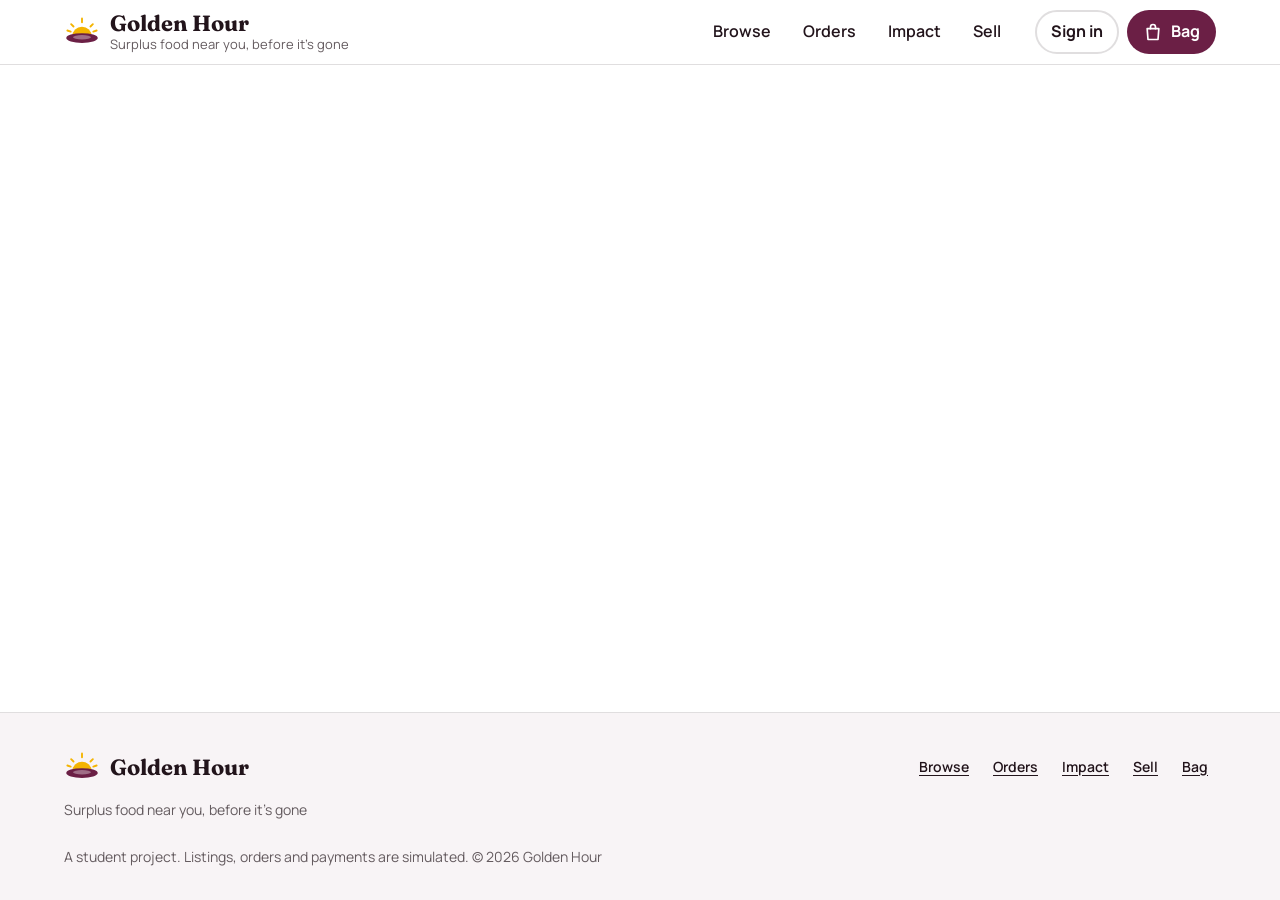
==== cart.html @ 59e6d36b "Add shared foundation, page skeletons, contract and readme" ====
<!doctype html>
<html lang="en">
<head>
  <meta charset="utf-8">
  <meta name="viewport" content="width=device-width, initial-scale=1">
  <title>Your bag · Golden Hour</title>
  <meta name="description" content="Review your bag and reserve your surplus food for pickup.">
  <meta name="theme-color" content="#6B1F45">
  <link rel="preconnect" href="https://fonts.googleapis.com">
  <link rel="preconnect" href="https://fonts.gstatic.com" crossorigin>
  <link href="https://fonts.googleapis.com/css2?family=Fraunces:opsz,wght@9..144,600;9..144,700&family=Manrope:wght@400;600;700;800&display=swap" rel="stylesheet">
  <link rel="stylesheet" href="shared/style.css">
  <link rel="stylesheet" href="pages/cart.css">
</head>
<body>
  <div id="app-header"></div>

  <main id="main" class="page-cart container">
    <!-- Owner: Member D -->
  </main>

  <div id="app-footer"></div>

  <script src="shared/data.js"></script>
  <script src="shared/store.js"></script>
  <script src="shared/layout.js"></script>
  <script src="pages/cart.js"></script>
</body>
</html>
---- shared/style.css ----
/* =========================================================================
   Golden Hour — shared styles (owner: Member A)
   FROZEN after setup: only Member A edits this file.
   Page-specific CSS goes in pages/<page>.css, scoped under main.page-<name>.
   ========================================================================= */

/* ---------- 1. Design tokens ---------- */
:root {
  color-scheme: light dark;

  /* Brand palette (the only colours we use) */
  --beet: #6B1F45;
  --turmeric: #F4B400;
  --mint: #12946A;
  --tomato: #D6452B;
  --ink: #22141B;
  --white: #FFFFFF;

  /* Roles: light mode */
  --bg: var(--white);
  --surface: var(--white);
  --surface-2: color-mix(in srgb, var(--beet) 5%, var(--white));
  --text: var(--ink);
  --text-muted: color-mix(in srgb, var(--ink) 70%, var(--white));
  --border: color-mix(in srgb, var(--ink) 14%, var(--white));
  --primary: var(--beet);
  --primary-hover: color-mix(in srgb, var(--beet) 82%, var(--ink));
  --primary-soft: color-mix(in srgb, var(--beet) 10%, var(--white));
  --link: var(--beet);
  --on-primary: var(--white);
  --fresh-text: color-mix(in srgb, var(--mint) 78%, var(--ink));
  --fresh-soft: color-mix(in srgb, var(--mint) 14%, var(--white));
  --urgent-text: color-mix(in srgb, var(--tomato) 82%, var(--ink));
  --urgent-strong: color-mix(in srgb, var(--tomato) 85%, var(--ink));
  --urgent-soft: color-mix(in srgb, var(--tomato) 12%, var(--white));
  --highlight-soft: color-mix(in srgb, var(--turmeric) 22%, var(--white));
  --focus-ring: var(--beet);
  --pickup: var(--beet);
  --toast-bg: var(--ink);
  --toast-text: var(--white);
  --overlay: color-mix(in srgb, var(--ink) 55%, transparent);
  --shadow-sm: 0 1px 2px color-mix(in srgb, var(--ink) 8%, transparent);
  --shadow: 0 6px 20px color-mix(in srgb, var(--ink) 10%, transparent);
  --shadow-lg: 0 18px 48px color-mix(in srgb, var(--ink) 22%, transparent);

  /* Fonts and type scale */
  --font-head: 'Fraunces', Georgia, 'Times New Roman', serif;
  --font-body: 'Manrope', system-ui, -apple-system, 'Segoe UI', Roboto, sans-serif;
  --fs-xs: 0.8125rem;   /* 13px */
  --fs-sm: 0.875rem;    /* 14px */
  --fs-base: 1rem;      /* 16px */
  --fs-lg: 1.125rem;    /* 18px */
  --fs-xl: 1.375rem;    /* 22px */
  --fs-2xl: clamp(1.5rem, 1.25rem + 1vw, 2rem);
  --fs-3xl: clamp(1.875rem, 1.4rem + 2vw, 2.75rem);

  /* Spacing (4px base) */
  --space-1: 4px;
  --space-2: 8px;
  --space-3: 12px;
  --space-4: 16px;
  --space-5: 24px;
  --space-6: 32px;
  --space-7: 48px;
  --space-8: 64px;

  /* Shape and motion */
  --radius-sm: 8px;
  --radius: 12px;
  --radius-lg: 18px;
  --radius-pill: 999px;
  --tap: 44px;
  --container: 1200px;
  --header-h: 64px;
  --tabbar-h: 64px;
  --ease: cubic-bezier(0.2, 0.7, 0.2, 1);
}

/* Roles: dark mode */
@media (prefers-color-scheme: dark) {
  :root {
    --bg: var(--ink);
    --surface: color-mix(in srgb, var(--ink) 90%, var(--white));
    --surface-2: color-mix(in srgb, var(--ink) 82%, var(--white));
    --text: color-mix(in srgb, var(--white) 94%, var(--ink));
    --text-muted: color-mix(in srgb, var(--white) 70%, var(--ink));
    --border: color-mix(in srgb, var(--white) 16%, var(--ink));
    --primary: color-mix(in srgb, var(--beet) 88%, var(--white));
    --primary-hover: color-mix(in srgb, var(--beet) 75%, var(--white));
    --primary-soft: color-mix(in srgb, var(--beet) 40%, var(--ink));
    --link: color-mix(in srgb, var(--beet) 30%, var(--white));
    --fresh-text: color-mix(in srgb, var(--mint) 60%, var(--white));
    --fresh-soft: color-mix(in srgb, var(--mint) 22%, var(--ink));
    --urgent-text: color-mix(in srgb, var(--tomato) 62%, var(--white));
    --urgent-soft: color-mix(in srgb, var(--tomato) 22%, var(--ink));
    --highlight-soft: color-mix(in srgb, var(--turmeric) 22%, var(--ink));
    --focus-ring: var(--turmeric);
    --pickup: color-mix(in srgb, var(--beet) 30%, var(--white));
    --toast-bg: var(--white);
    --toast-text: var(--ink);
    --overlay: color-mix(in srgb, #000 65%, transparent);
    --shadow-sm: 0 1px 2px rgb(0 0 0 / 0.4);
    --shadow: 0 6px 20px rgb(0 0 0 / 0.4);
    --shadow-lg: 0 18px 48px rgb(0 0 0 / 0.55);
  }
}

/* ---------- 2. Base ---------- */
*, *::before, *::after { box-sizing: border-box; }

/* The hidden attribute always wins over component display rules */
[hidden] { display: none !important; }

html {
  -webkit-text-size-adjust: 100%;
  text-size-adjust: 100%;
  scroll-behavior: smooth;
}

body {
  margin: 0;
  min-height: 100vh;
  display: flex;
  flex-direction: column;
  background: var(--bg);
  color: var(--text);
  font-family: var(--font-body);
  font-size: var(--fs-base);
  line-height: 1.6;
  -webkit-font-smoothing: antialiased;
}

body > main { flex: 1 0 auto; }

h1, h2, h3, h4 {
  margin: 0 0 0.5em;
  font-family: var(--font-head);
  font-weight: 600;
  line-height: 1.15;
  letter-spacing: -0.01em;
  text-wrap: balance;
}
h1 { font-size: var(--fs-3xl); }
h2 { font-size: var(--fs-2xl); }
h3 { font-size: var(--fs-xl); }
h4 { font-size: var(--fs-lg); }

p { margin: 0 0 1em; }

a { color: var(--link); text-underline-offset: 3px; }
a:hover { text-decoration-thickness: 2px; }

img, svg, video { max-width: 100%; }
img { display: block; height: auto; }

button, input, select, textarea { font: inherit; color: inherit; }

/* Visible keyboard focus everywhere */
:focus-visible {
  outline: 3px solid var(--focus-ring);
  outline-offset: 3px;
}

::selection { background: var(--turmeric); color: var(--ink); }

.container {
  width: 100%;
  max-width: var(--container);
  margin-inline: auto;
  padding-inline: var(--space-4);
}
@media (min-width: 700px) {
  .container { padding-inline: var(--space-5); }
}

.sr-only {
  position: absolute !important;
  width: 1px; height: 1px;
  padding: 0; margin: -1px;
  overflow: hidden; clip: rect(0 0 0 0);
  white-space: nowrap; border: 0;
}

.skip-link {
  position: absolute;
  left: var(--space-4);
  top: -100px;
  z-index: 200;
  padding: var(--space-3) var(--space-4);
  background: var(--primary);
  color: var(--on-primary);
  border-radius: var(--radius);
  font-weight: 700;
}
.skip-link:focus { top: var(--space-2); }

.muted { color: var(--text-muted); }
.nowrap { white-space: nowrap; }
.lead { font-size: var(--fs-lg); color: var(--text-muted); max-width: 60ch; }

/* ---------- 3. Buttons ---------- */
.btn {
  display: inline-flex;
  align-items: center;
  justify-content: center;
  gap: var(--space-2);
  min-height: var(--tap);
  min-width: var(--tap);
  padding: 10px 20px;
  border: 2px solid transparent;
  border-radius: var(--radius-pill);
  background: var(--surface-2);
  color: var(--text);
  font-family: var(--font-body);
  font-size: var(--fs-base);
  font-weight: 700;
  line-height: 1.2;
  text-decoration: none;
  white-space: nowrap;
  cursor: pointer;
  transition: background-color 0.15s var(--ease), border-color 0.15s var(--ease), transform 0.1s var(--ease);
}
.btn:hover { background: var(--border); }
.btn:active { transform: translateY(1px); }
.btn svg { width: 20px; height: 20px; flex: none; }

.btn-primary { background: var(--primary); color: var(--on-primary); }
.btn-primary:hover { background: var(--primary-hover); }

.btn-ghost { background: transparent; border-color: var(--border); color: var(--text); }
.btn-ghost:hover { background: var(--surface-2); border-color: var(--text-muted); }

.btn-danger { background: var(--urgent-strong); color: var(--white); }
.btn-danger:hover { background: color-mix(in srgb, var(--tomato) 70%, var(--ink)); }

.btn-block { width: 100%; }

.btn:disabled,
.btn[aria-disabled="true"] {
  opacity: 0.5;
  cursor: not-allowed;
  transform: none;
}
.btn-primary:disabled:hover { background: var(--primary); }

/* ---------- 4. Chips (filters, toggles) ---------- */
.chip {
  display: inline-flex;
  align-items: center;
  gap: var(--space-2);
  min-height: var(--tap);
  padding: 8px 16px;
  border: 1.5px solid var(--border);
  border-radius: var(--radius-pill);
  background: var(--surface);
  color: var(--text);
  font-size: var(--fs-sm);
  font-weight: 600;
  white-space: nowrap;
  cursor: pointer;
  transition: background-color 0.15s var(--ease), border-color 0.15s var(--ease);
}
.chip:hover { border-color: var(--text-muted); }
/* Selected state: use aria-pressed="true" on buttons, or the class .is-selected */
.chip[aria-pressed="true"],
.chip.is-selected,
.chip:has(input:checked) {
  background: var(--primary);
  border-color: var(--primary);
  color: var(--on-primary);
}
.chip input { position: absolute; opacity: 0; pointer-events: none; }
.chip:has(input:focus-visible) { outline: 3px solid var(--focus-ring); outline-offset: 3px; }

/* ---------- 5. Forms ---------- */
.field { margin-bottom: var(--space-4); }

.label {
  display: block;
  margin-bottom: 6px;
  font-size: var(--fs-sm);
  font-weight: 700;
}

.input {
  display: block;
  width: 100%;
  min-height: 48px;
  padding: 12px 14px;
  border: 1.5px solid var(--border);
  border-radius: var(--radius);
  background: var(--surface);
  color: var(--text);
  font-size: var(--fs-base);
  line-height: 1.4;
  transition: border-color 0.15s var(--ease);
}
.input:hover { border-color: var(--text-muted); }
.input:focus-visible { outline-offset: 0; border-color: var(--focus-ring); }
.input::placeholder { color: var(--text-muted); opacity: 0.8; }
.input[aria-invalid="true"] { border-color: var(--urgent-text); }
textarea.input { min-height: 104px; resize: vertical; }
select.input { cursor: pointer; }

.field-hint { margin: 6px 0 0; font-size: var(--fs-sm); color: var(--text-muted); }
.field-error { margin: 6px 0 0; font-size: var(--fs-sm); font-weight: 600; color: var(--urgent-text); }

/* ---------- 6. Card ---------- */
.card {
  background: var(--surface);
  border: 1px solid var(--border);
  border-radius: var(--radius-lg);
  padding: var(--space-4);
  box-shadow: var(--shadow-sm);
}
@media (min-width: 700px) {
  .card { padding: var(--space-5); }
}

/* ---------- 7. Badges ---------- */
.badge {
  display: inline-flex;
  align-items: center;
  gap: 4px;
  padding: 2px 10px;
  border-radius: var(--radius-pill);
  background: var(--surface-2);
  color: var(--text);
  font-size: 0.75rem;
  font-weight: 700;
  line-height: 1.6;
  white-space: nowrap;
}
.badge-primary   { background: var(--primary-soft); color: var(--link); }
.badge-fresh     { background: var(--fresh-soft); color: var(--fresh-text); }
.badge-urgent    { background: var(--urgent-soft); color: var(--urgent-text); }
.badge-highlight { background: var(--turmeric); color: var(--ink); }
.badge-ok        { background: var(--highlight-soft); color: var(--text); }

/* ---------- 8. Veg / non-veg mark (Indian food symbol) ---------- */
/* <span class="veg-dot" role="img" aria-label="Vegetarian"></span>
   <span class="veg-dot nonveg" role="img" aria-label="Non-vegetarian"></span> */
.veg-dot {
  --veg: var(--mint);
  position: relative;
  display: inline-block;
  flex: none;
  width: 16px;
  height: 16px;
  border: 2px solid var(--veg);
  border-radius: 3px;
  background: var(--white);
  vertical-align: -2px;
}
.veg-dot::after {
  content: "";
  position: absolute;
  inset: 0;
  margin: auto;
  width: 6px;
  height: 6px;
  border-radius: 50%;
  background: var(--veg);
}
.veg-dot.nonveg { --veg: var(--tomato); }

/* ---------- 9. Drawer and modal (use on a <dialog>, opened with showModal()) ---------- */
.drawer,
.modal {
  border: 0;
  padding: var(--space-5);
  background: var(--surface);
  color: var(--text);
  box-shadow: var(--shadow-lg);
}
.drawer::backdrop,
.modal::backdrop { background: var(--overlay); }

.drawer {
  position: fixed;
  inset: 0 0 0 auto;
  margin: 0;
  width: min(420px, 100%);
  max-width: 100%;
  height: 100%;
  max-height: 100%;
  overflow-y: auto;
  border-radius: var(--radius-lg) 0 0 var(--radius-lg);
}
.drawer[open] { animation: gh-slide-in 0.25s var(--ease); }

.modal {
  width: min(480px, calc(100% - 2 * var(--space-4)));
  max-height: calc(100% - 2 * var(--space-4));
  overflow-y: auto;
  border-radius: var(--radius-lg);
}
.modal[open] { animation: gh-pop-in 0.2s var(--ease); }

.modal-actions,
.drawer-actions {
  display: flex;
  flex-wrap: wrap;
  justify-content: flex-end;
  gap: var(--space-3);
  margin-top: var(--space-5);
}

/* ---------- 10. Toasts (created by UI.toast) ---------- */
.toast-region {
  position: fixed;
  left: 50%;
  bottom: var(--space-5);
  z-index: 300;
  display: grid;
  gap: var(--space-2);
  width: min(420px, calc(100% - 2 * var(--space-4)));
  transform: translateX(-50%);
  pointer-events: none;
}
.toast {
  padding: 12px 16px;
  border-radius: var(--radius);
  background: var(--toast-bg);
  color: var(--toast-text);
  box-shadow: var(--shadow-lg);
  font-weight: 600;
  animation: gh-toast-in 0.2s var(--ease);
}
.toast.is-leaving { opacity: 0; transition: opacity 0.3s; }

/* ---------- 11. Freshness bar (made -> good till) ---------- */
.freshbar { width: 100%; }
/* Track: soft freshness gradient (fresh -> eat soon) */
.freshbar-track {
  position: relative;
  height: 10px;
  border-radius: var(--radius-pill);
  background: var(--surface-2);
}
.freshbar-track::before {
  content: "";
  position: absolute;
  inset: 0;
  border-radius: inherit;
  background: linear-gradient(90deg, var(--mint), var(--turmeric) 65%, var(--tomato));
  opacity: 0.35;
}
/* Pickup window: solid highlighted segment */
.freshbar-window {
  position: absolute;
  top: 0;
  bottom: 0;
  min-width: 4px;
  border-radius: 3px;
  background: var(--pickup);
}
/* "Now": one vertical needle */
.freshbar-now {
  position: absolute;
  top: -5px;
  bottom: -5px;
  width: 4px;
  margin-left: -2px;
  border-radius: 2px;
  background: var(--text);
  box-shadow: 0 0 0 2px var(--surface);
  transition: left 1s linear;
}
.freshbar-labels {
  display: grid;
  grid-template-columns: auto auto;
  justify-content: space-between;
  gap: var(--space-3);
  margin-top: 8px;
  font-size: 0.75rem;
  line-height: 1.35;
  color: var(--text-muted);
}
.freshbar-labels > :last-child { text-align: right; }
/* Key above the bar: swatch + pickup window times */
.freshbar-key {
  margin-bottom: 8px;
  font-size: 0.75rem;
  font-weight: 700;
  color: var(--text);
}
.freshbar-key::before {
  content: "";
  display: inline-block;
  width: 12px;
  height: 8px;
  margin-right: 4px;
  border-radius: 2px;
  background: var(--pickup);
}

/* Live countdowns: <span data-countdown="<timestamp>"></span> */
[data-countdown] { font-variant-numeric: tabular-nums; font-weight: 700; }
[data-countdown].is-urgent { color: var(--urgent-text); }
[data-countdown].is-over { color: var(--text-muted); }

/* ---------- 12. States: empty, notice, loading ---------- */
.empty-state {
  display: grid;
  justify-items: center;
  gap: var(--space-3);
  padding: var(--space-7) var(--space-4);
  text-align: center;
}
.empty-state svg { width: 120px; height: auto; }
.empty-state p { max-width: 42ch; margin: 0; color: var(--text-muted); }

.notice {
  padding: var(--space-3) var(--space-4);
  border-left: 4px solid var(--text-muted);
  border-radius: var(--radius);
  background: var(--surface-2);
}
.notice-success { border-color: var(--mint); background: var(--fresh-soft); }
.notice-error   { border-color: var(--tomato); background: var(--urgent-soft); }
.notice-info    { border-color: var(--turmeric); background: var(--highlight-soft); }

.skeleton {
  border-radius: var(--radius);
  background: linear-gradient(90deg, var(--surface-2) 25%, var(--border) 50%, var(--surface-2) 75%);
  background-size: 200% 100%;
  animation: gh-shimmer 1.2s linear infinite;
}

/* ---------- 13. Header ---------- */
.site-header {
  position: sticky;
  top: 0;
  z-index: 50;
  background: color-mix(in srgb, var(--bg) 92%, transparent);
  backdrop-filter: blur(10px);
  -webkit-backdrop-filter: blur(10px);
  border-bottom: 1px solid var(--border);
}
.header-inner {
  display: flex;
  align-items: center;
  gap: var(--space-3);
  min-height: var(--header-h);
}

.brand {
  display: inline-flex;
  align-items: center;
  gap: 10px;
  min-height: var(--tap);
  min-width: 0;
  color: var(--text);
  text-decoration: none;
}
.brand-text { display: flex; flex-direction: column; min-width: 0; }
.brand-name {
  font-family: var(--font-head);
  font-size: var(--fs-lg);
  font-weight: 700;
  line-height: 1.1;
  white-space: nowrap;
}
.brand-tagline {
  display: none;
  font-size: var(--fs-xs);
  color: var(--text-muted);
  line-height: 1.3;
}
.logo { width: 36px; height: 36px; flex: none; }
.logo-sun { fill: var(--turmeric); }
.logo-rays { stroke: var(--turmeric); stroke-width: 2.5; stroke-linecap: round; fill: none; }
.logo-plate { fill: var(--beet); }
.logo-plate-inner { fill: color-mix(in srgb, var(--beet) 65%, var(--white)); }
@media (prefers-color-scheme: dark) {
  .logo-plate { fill: color-mix(in srgb, var(--beet) 70%, var(--white)); }
  .logo-plate-inner { fill: color-mix(in srgb, var(--beet) 35%, var(--white)); }
}

.main-nav { display: none; }
.nav-link {
  display: inline-flex;
  align-items: center;
  min-height: var(--tap);
  padding: 0 14px;
  border-radius: var(--radius-pill);
  color: var(--text);
  font-weight: 600;
  text-decoration: none;
}
.nav-link:hover { background: var(--surface-2); }
.nav-link[aria-current="page"] { background: var(--primary-soft); color: var(--link); }

.header-actions {
  display: flex;
  align-items: center;
  gap: var(--space-2);
  margin-left: auto;
  flex: none;
}
.header-actions .btn { padding: 8px 14px; }
.bag-count {
  display: inline-grid;
  place-items: center;
  min-width: 22px;
  height: 22px;
  padding: 0 6px;
  border-radius: var(--radius-pill);
  background: var(--turmeric);
  color: var(--ink);
  font-size: 0.75rem;
  font-weight: 800;
  line-height: 1;
}
.bag-label { display: none; }

@media (max-width: 399.98px) {
  .brand { gap: 6px; }
  .logo { width: 30px; height: 30px; }
  .header-actions { gap: 6px; }
  .header-actions .btn { padding: 8px 12px; }
}
@media (min-width: 480px) {
  .bag-label { display: inline; }
}
@media (min-width: 700px) {
  .main-nav { display: flex; gap: var(--space-1); margin-left: auto; }
  .header-actions { margin-left: var(--space-2); }
  .brand-name { font-size: var(--fs-xl); }
}
@media (min-width: 1040px) {
  .brand-tagline { display: block; }
}

/* ---------- 14. Footer ---------- */
.site-footer {
  margin-top: var(--space-8);
  padding: var(--space-6) 0;
  border-top: 1px solid var(--border);
  background: var(--surface-2);
  color: var(--text-muted);
  font-size: var(--fs-sm);
}
.footer-inner { display: grid; gap: var(--space-5); }
.footer-tagline { margin: var(--space-2) 0 0; }
.footer-links {
  display: flex;
  flex-wrap: wrap;
  gap: 0 var(--space-2);
  margin: 0;
  padding: 0;
  list-style: none;
}
.footer-links a {
  display: inline-flex;
  align-items: center;
  min-height: var(--tap);
  padding: 0 var(--space-2);
  color: var(--text);
  font-weight: 600;
}
.footer-note { margin: 0; }
@media (min-width: 700px) {
  .footer-inner { grid-template-columns: 1fr auto; align-items: start; }
  .footer-note { grid-column: 1 / -1; }
}

/* ---------- 15. Phone bottom tab bar (below 700px) ---------- */
.tab-bar {
  position: fixed;
  left: 0;
  right: 0;
  bottom: 0;
  z-index: 50;
  display: grid;
  grid-template-columns: repeat(4, 1fr);
  padding-bottom: env(safe-area-inset-bottom);
  background: var(--surface);
  border-top: 1px solid var(--border);
  box-shadow: 0 -4px 16px color-mix(in srgb, var(--ink) 6%, transparent);
}
.tab-link {
  display: flex;
  flex-direction: column;
  align-items: center;
  justify-content: center;
  gap: 2px;
  min-height: var(--tabbar-h);
  color: var(--text-muted);
  font-size: 0.75rem;
  font-weight: 700;
  text-decoration: none;
}
.tab-link svg { width: 24px; height: 24px; }
.tab-link[aria-current="page"] { color: var(--link); }
.tab-link[aria-current="page"] svg { stroke-width: 2.5; }
.tab-link:focus-visible { outline-offset: -3px; }

@media (max-width: 699.98px) {
  body { padding-bottom: calc(var(--tabbar-h) + env(safe-area-inset-bottom)); }
  .toast-region { bottom: calc(var(--tabbar-h) + var(--space-4) + env(safe-area-inset-bottom)); }
}
@media (min-width: 700px) {
  .tab-bar { display: none; }
}

/* ---------- 16. Listing card (built by UI.itemCard) ---------- */
.card-grid {
  display: grid;
  gap: var(--space-4);
  grid-template-columns: repeat(auto-fill, minmax(min(100%, 260px), 1fr));
}
@media (min-width: 700px) {
  .card-grid { gap: var(--space-5); }
}

.item-card {
  display: flex;
  flex-direction: column;
  min-width: 0;
  padding: 0;
  overflow: hidden;
  transition: box-shadow 0.2s var(--ease), transform 0.2s var(--ease);
}
.item-card:hover { box-shadow: var(--shadow); transform: translateY(-2px); }

.item-card-link {
  display: block;
  color: inherit;
  text-decoration: none;
}
.item-card-link:focus-visible { outline-offset: -3px; border-radius: var(--radius-lg) var(--radius-lg) 0 0; }

.item-card-media {
  position: relative;
  display: grid;
  place-items: center;
  aspect-ratio: 16 / 9;
  background: var(--tint, var(--surface-2));
}
.item-card-media svg { width: 92px; height: auto; }
@media (max-width: 699.98px) {
  .item-card-media { aspect-ratio: 5 / 2; }
  .item-card-media svg { width: 72px; }
}
@media (prefers-color-scheme: dark) {
  .item-card-media { filter: brightness(0.92); }
}
.item-card-badges {
  position: absolute;
  top: 10px;
  left: 10px;
  right: 10px;
  display: flex;
  flex-wrap: wrap;
  gap: 6px;
}

.item-card-badges .badge-urgent { background: var(--urgent-strong); color: var(--white); }

.item-card-body { padding: var(--space-3) var(--space-4) 0; }
.item-card-store {
  display: flex;
  gap: 4px;
  min-width: 0;
  margin: 0 0 4px;
  font-size: var(--fs-xs);
  color: var(--text-muted);
  white-space: nowrap;
}
.item-card-store > span { flex: none; }
.item-card-store > .item-card-storename {
  flex: 0 1 auto;
  min-width: 0;
  overflow: hidden;
  text-overflow: ellipsis;
}
.item-card-title {
  display: flex;
  align-items: baseline;
  gap: var(--space-2);
  margin: 0 0 6px;
  font-size: var(--fs-lg);
  line-height: 1.25;
}
.item-card-title .veg-dot { position: relative; top: 1px; }
.item-card-price { display: flex; align-items: baseline; gap: var(--space-2); margin: 0; }
.item-card-price strong { font-size: var(--fs-xl); font-weight: 800; }
.item-card-price s { color: var(--text-muted); font-size: var(--fs-sm); }

.item-card-foot {
  display: grid;
  gap: var(--space-3);
  margin-top: auto;
  padding: var(--space-3) var(--space-4) var(--space-4);
}
.item-card-meta { margin: 0; font-size: var(--fs-sm); color: var(--text-muted); }
.item-card-meta [data-countdown] { color: var(--text); }
.item-card-meta [data-countdown].is-urgent { color: var(--urgent-text); }
.item-card-actions {
  display: flex;
  align-items: center;
  justify-content: space-between;
  gap: var(--space-3);
}
.item-card-actions .add-control { margin-left: auto; }
/* Sold out / closed: grey picture and bar; the button gives the reason */
.item-card.is-unavailable .item-card-media { filter: grayscale(1); opacity: 0.7; }
.item-card.is-unavailable .freshbar { filter: grayscale(1); opacity: 0.55; }
.item-card.is-unavailable .item-card-when,
.item-card.is-unavailable .item-card-fresh { display: none; }

/* Add button / in-bag stepper (managed by layout.js for every [data-add]) */
.add-control {
  display: inline-flex;
  flex-direction: column;
  align-items: flex-end;
  gap: 2px;
}
.stepper {
  display: inline-flex;
  align-items: center;
  border-radius: var(--radius-pill);
  background: var(--surface);
  box-shadow: inset 0 0 0 2px var(--primary);
}
.stepper-btn {
  display: inline-grid;
  place-items: center;
  min-width: var(--tap);
  min-height: var(--tap);
  padding: 0;
  border: 0;
  border-radius: var(--radius-pill);
  background: transparent;
  color: var(--link);
  font-size: 1.375rem;
  font-weight: 800;
  line-height: 1;
  cursor: pointer;
}
.stepper-btn:hover { background: var(--primary-soft); }
.stepper-btn:focus-visible { outline-offset: 0; }
.stepper-btn[aria-disabled="true"] { opacity: 0.35; cursor: not-allowed; }
.stepper-btn[aria-disabled="true"]:hover { background: transparent; }
.stepper-qty {
  min-width: 2ch;
  text-align: center;
  font-weight: 800;
  font-variant-numeric: tabular-nums;
}
.add-control-note {
  font-size: 0.75rem;
  font-weight: 700;
  color: var(--text-muted);
}

/* ---------- 17. Animations and reduced motion ---------- */
@keyframes gh-slide-in { from { transform: translateX(100%); } to { transform: none; } }
@keyframes gh-pop-in   { from { opacity: 0; transform: scale(0.96); } to { opacity: 1; transform: none; } }
@keyframes gh-toast-in { from { opacity: 0; transform: translateY(8px); } to { opacity: 1; transform: none; } }
@keyframes gh-shimmer  { from { background-position: 200% 0; } to { background-position: -200% 0; } }

@media (prefers-reduced-motion: reduce) {
  html { scroll-behavior: auto; }
  *, *::before, *::after {
    animation-duration: 0.01ms !important;
    animation-iteration-count: 1 !important;
    transition-duration: 0.01ms !important;
  }
  .item-card:hover { transform: none; }
}
---- pages/cart.css ----
/* cart.html page styles. Owner: Member D.
   Scope every rule under main.page-cart so it never affects other pages. */
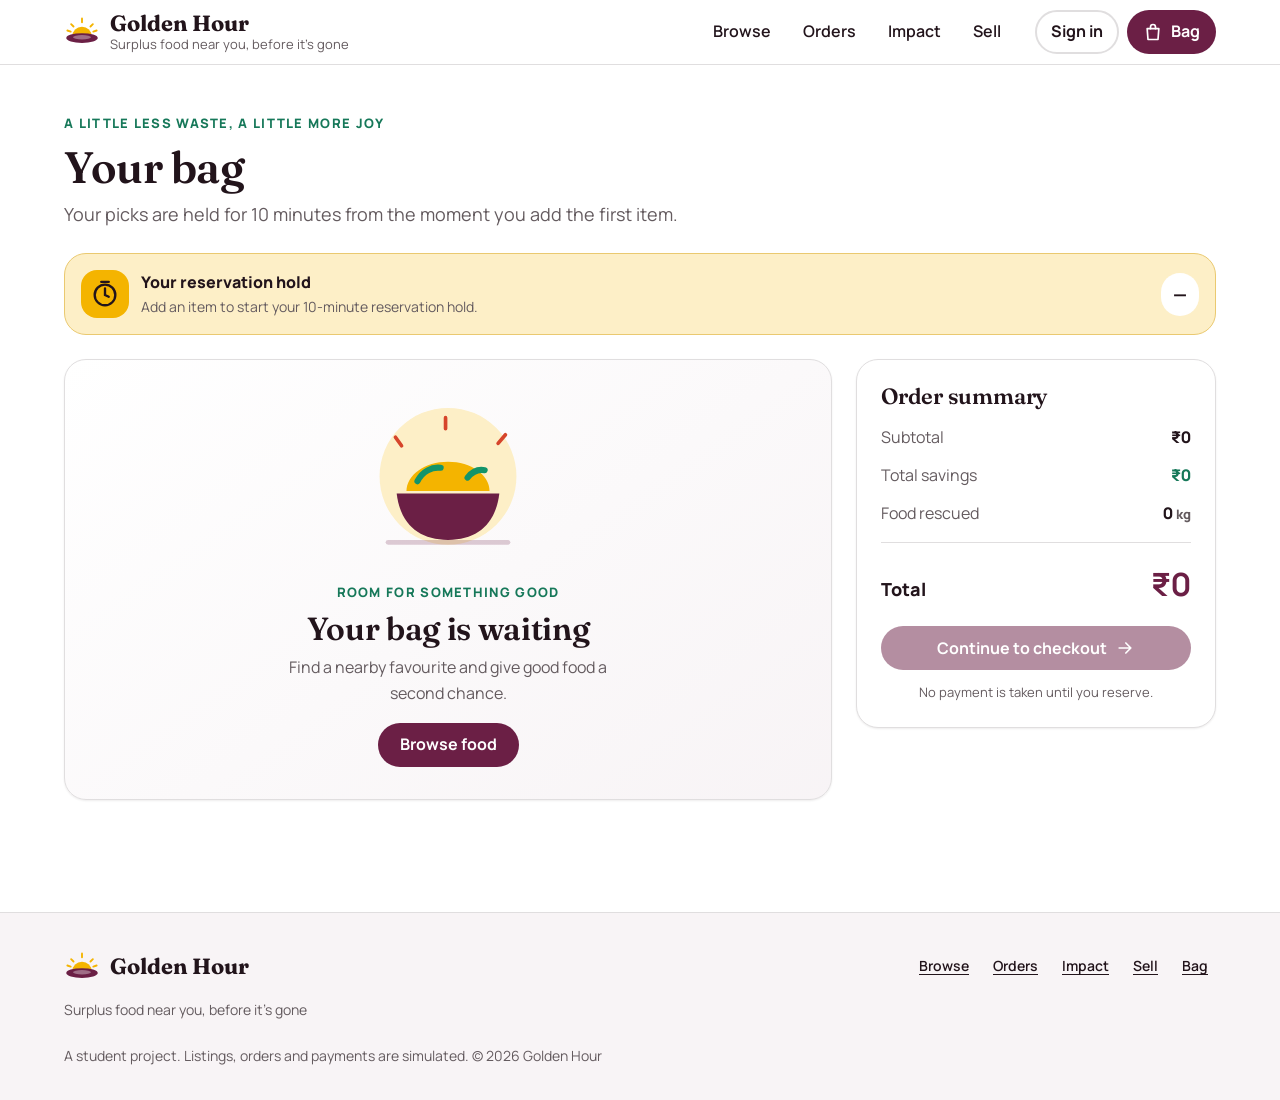
==== commit 0d8fdb89: "Implement cart checkout and order management" ====
--- a/cart.html
+++ b/cart.html
@@ -16,7 +16,194 @@
   <div id="app-header"></div>
 
   <main id="main" class="page-cart container">
-    <!-- Owner: Member D -->
+    <header class="cart-page-heading">
+      <p class="cart-eyebrow">A little less waste, a little more joy</p>
+      <h1>Your bag</h1>
+      <p class="lead">Your picks are held for 10 minutes from the moment you add the first item.</p>
+    </header>
+
+    <div class="cart-hold-banner" id="cart-hold-banner" aria-live="polite">
+      <span class="cart-hold-icon" aria-hidden="true">
+        <svg viewBox="0 0 32 32" fill="none"><circle cx="16" cy="17" r="11" stroke="currentColor" stroke-width="2.5"/><path d="M16 10v7l4 2M12 3h8" stroke="currentColor" stroke-width="2.5" stroke-linecap="round"/></svg>
+      </span>
+      <div class="cart-hold-copy">
+        <p class="cart-hold-title">Your reservation hold</p>
+        <p class="cart-hold-message">Your bag is held for 10 minutes from the moment you add the first item.</p>
+        <p class="cart-hold-warning" id="cart-hold-warning" hidden>Less than 2 minutes left. Complete checkout soon.</p>
+        <p class="cart-hold-expired" id="cart-hold-expired" hidden>Your hold expired and your bag was emptied. <a href="index.html">Browse food</a></p>
+      </div>
+      <span class="cart-hold-timer" id="cart-hold-timer" aria-label="Time remaining">--:--</span>
+    </div>
+
+    <div class="cart-layout" id="cart-layout">
+      <section class="cart-bag-column" aria-label="Items in your bag">
+        <div class="cart-removed-notice notice notice-info" id="cart-removed-notice" role="status" hidden>
+          <strong>Some items are no longer available.</strong>
+          <span id="cart-removed-items"></span>
+        </div>
+
+        <div class="cart-store-list" id="cart-items" aria-live="polite"></div>
+
+        <section class="cart-empty-state card" id="cart-empty-state" aria-labelledby="cart-empty-title">
+          <div class="cart-empty-art" aria-hidden="true">
+            <svg viewBox="0 0 180 142" fill="none">
+              <circle cx="90" cy="69" r="56" fill="var(--highlight-soft)"/>
+              <path d="M48 83h84c-3 25-18 38-42 38S51 108 48 83Z" fill="var(--beet)"/>
+              <path d="M56 81c0-13 15-24 34-24s34 11 34 24H56Z" fill="var(--turmeric)"/>
+              <path d="M65 73c4-8 12-12 19-11m22 8c4-5 9-7 14-6" stroke="var(--mint)" stroke-width="5" stroke-linecap="round"/>
+              <path d="M41 123h98" stroke="var(--beet)" stroke-width="4" stroke-linecap="round" opacity=".22"/>
+              <path d="M47 37l5 7m79-2 6-7M88 21v9" stroke="var(--tomato)" stroke-width="3" stroke-linecap="round"/>
+            </svg>
+          </div>
+          <p class="cart-empty-kicker">Room for something good</p>
+          <h2 id="cart-empty-title">Your bag is waiting</h2>
+          <p>Find a nearby favourite and give good food a second chance.</p>
+          <a class="btn btn-primary" href="index.html">Browse food</a>
+        </section>
+      </section>
+
+      <aside class="cart-sidebar" aria-label="Order summary and checkout">
+        <section class="cart-summary card" aria-labelledby="cart-summary-title">
+          <h2 id="cart-summary-title">Order summary</h2>
+          <dl class="cart-summary-lines">
+            <div><dt>Subtotal</dt><dd id="cart-subtotal">—</dd></div>
+            <div><dt>Total savings</dt><dd class="cart-savings" id="cart-savings">—</dd></div>
+            <div><dt>Food rescued</dt><dd id="cart-food-weight">— <span>kg</span></dd></div>
+          </dl>
+          <div class="cart-summary-total">
+            <span>Total</span>
+            <strong id="cart-total">—</strong>
+          </div>
+          <button class="btn btn-primary btn-block cart-checkout-button" id="cart-continue" type="button">
+            Continue to checkout
+            <svg viewBox="0 0 24 24" fill="none" aria-hidden="true"><path d="M5 12h14m-6-6 6 6-6 6" stroke="currentColor" stroke-width="2" stroke-linecap="round" stroke-linejoin="round"/></svg>
+          </button>
+          <p class="cart-summary-note">No payment is taken until you reserve.</p>
+        </section>
+
+        <section class="cart-checkout-placeholder card" id="cart-checkout" aria-labelledby="cart-checkout-title" hidden>
+          <span class="cart-checkout-step">Next step</span>
+          <h2 id="cart-checkout-title">Checkout</h2>
+          <p class="cart-checkout-intro">Add your details and choose how you would like to pay.</p>
+          <p class="cart-signin-prompt">Already have an account? <a href="login.html?next=cart.html">Sign in to fill this in</a>.</p>
+
+          <form id="checkout-form" class="cart-checkout-form" novalidate>
+            <div class="field">
+              <label class="label" for="checkout-name">Name</label>
+              <input class="input" id="checkout-name" name="name" type="text" autocomplete="name" maxlength="100" required aria-describedby="checkout-name-error">
+              <p class="field-error" id="checkout-name-error" hidden></p>
+            </div>
+
+            <div class="field">
+              <label class="label" for="checkout-phone">Phone number</label>
+              <input class="input" id="checkout-phone" name="phone" type="tel" inputmode="tel" autocomplete="tel" maxlength="16" placeholder="10-digit mobile number" required aria-describedby="checkout-phone-hint checkout-phone-error">
+              <p class="field-hint" id="checkout-phone-hint">Use a 10-digit Indian mobile number. A +91 prefix is also accepted.</p>
+              <p class="field-error" id="checkout-phone-error" hidden></p>
+            </div>
+
+            <fieldset class="cart-payment-options">
+              <legend class="label">Payment choice</legend>
+              <label class="chip cart-payment-option">
+                <input type="radio" name="payment" value="pay-at-pickup" checked>
+                <span>Pay at pickup (UPI or cash)</span>
+              </label>
+              <label class="chip cart-payment-option">
+                <input type="radio" name="payment" value="upi-demo">
+                <span>Pay now with UPI (demo)</span>
+              </label>
+            </fieldset>
+
+            <div class="field cart-upi-field" id="cart-upi-field" hidden>
+              <label class="label" for="checkout-upi">UPI ID</label>
+              <input class="input" id="checkout-upi" name="upiId" type="text" inputmode="email" autocomplete="off" autocapitalize="none" placeholder="name@okbank" aria-describedby="checkout-upi-hint checkout-upi-error">
+              <p class="field-hint" id="checkout-upi-hint">Demo only. No payment will be sent or collected.</p>
+              <p class="field-error" id="checkout-upi-error" hidden></p>
+            </div>
+
+            <div class="cart-pickup-acknowledgement">
+              <label for="checkout-pickup-ack">
+                <input id="checkout-pickup-ack" name="pickupAcknowledged" type="checkbox" required aria-describedby="checkout-pickup-error">
+                <span>I'll pick up before the pickup window closes.</span>
+              </label>
+              <p class="field-error" id="checkout-pickup-error" hidden></p>
+            </div>
+
+            <p class="notice notice-error cart-checkout-error" id="checkout-form-error" role="alert" hidden></p>
+            <p class="notice notice-success cart-checkout-result" id="checkout-result" role="status" aria-live="polite" hidden></p>
+
+            <button class="btn btn-primary btn-block cart-submit-button" id="checkout-submit" type="submit">Continue to reservation</button>
+          </form>
+        </section>
+      </aside>
+    </div>
+
+    <section class="cart-confirmation card" id="cart-confirmation" aria-labelledby="cart-confirmation-title" aria-live="polite" hidden>
+      <div class="cart-confirmation-heading">
+        <span class="cart-confirmation-icon" aria-hidden="true">
+          <svg viewBox="0 0 48 48" fill="none"><circle cx="24" cy="24" r="21" fill="currentColor" opacity=".14"/><path d="m14 24 7 7 14-15" stroke="currentColor" stroke-width="4" stroke-linecap="round" stroke-linejoin="round"/></svg>
+        </span>
+        <div>
+          <p class="cart-confirmation-eyebrow">You're all set</p>
+          <h2 id="cart-confirmation-title">Reservation confirmed</h2>
+          <p>Show the pickup code for each shop when you collect your food.</p>
+        </div>
+      </div>
+      <div class="cart-confirmation-orders" id="cart-confirmation-orders"></div>
+      <a class="btn btn-primary cart-orders-link" href="orders.html">View My Orders</a>
+    </section>
+
+    <template id="cart-store-template">
+      <article class="cart-store card">
+        <header class="cart-store-heading">
+          <div>
+            <h2 data-store-name></h2>
+            <p class="cart-store-meta"><span data-store-distance></span><span class="cart-meta-dot" aria-hidden="true">·</span><span data-pickup-window></span></p>
+          </div>
+        </header>
+        <div class="cart-store-items" data-store-items></div>
+      </article>
+    </template>
+
+    <template id="cart-item-template">
+      <article class="cart-item" data-cart-item>
+        <div class="cart-item-art" aria-hidden="true">
+          <svg viewBox="0 0 72 72" fill="none"><circle cx="36" cy="36" r="34" fill="var(--highlight-soft)"/><path d="M15 39h42c-2 13-9 20-21 20S17 52 15 39Z" fill="var(--beet)"/><path d="M20 38c0-7 7-13 16-13s16 6 16 13H20Z" fill="var(--turmeric)"/><path d="M28 32c2-4 6-6 10-5m5 6 4-2" stroke="var(--mint)" stroke-width="3" stroke-linecap="round"/></svg>
+        </div>
+        <div class="cart-item-info">
+          <h3 data-item-name></h3>
+          <p class="cart-item-price" data-item-price></p>
+        </div>
+        <div class="cart-item-controls">
+          <div class="cart-quantity" role="group" aria-label="Quantity">
+            <button class="cart-quantity-button" type="button" data-qty-decrease aria-label="Decrease quantity">−</button>
+            <span class="cart-quantity-value" data-qty-value>1</span>
+            <button class="cart-quantity-button" type="button" data-qty-increase aria-label="Increase quantity">+</button>
+          </div>
+          <button class="cart-remove-button" type="button" data-remove-item>Remove</button>
+        </div>
+      </article>
+    </template>
+
+    <template id="cart-confirmation-order-template">
+      <article class="cart-confirmation-order">
+        <header class="cart-confirmation-store">
+          <div class="cart-confirmation-store-copy">
+            <h3 data-confirm-store-name></h3>
+            <p data-confirm-store-address></p>
+          </div>
+          <div class="cart-pickup-code">
+            <span>Pickup code</span>
+            <strong data-confirm-code></strong>
+          </div>
+        </header>
+        <ul class="cart-confirmation-items" data-confirm-items></ul>
+        <dl class="cart-confirmation-details">
+          <div><dt>Pickup window</dt><dd data-confirm-window></dd></div>
+          <div><dt>Pickup closes in</dt><dd><span data-confirm-countdown></span></dd></div>
+          <div class="cart-confirm-total"><dt>Order total</dt><dd data-confirm-total></dd></div>
+        </dl>
+      </article>
+    </template>
   </main>
 
   <div id="app-footer"></div>
--- a/pages/cart.css
+++ b/pages/cart.css
@@ -1,2 +1,680 @@
 /* cart.html page styles. Owner: Member D.
    Scope every rule under main.page-cart so it never affects other pages. */
+
+main.page-cart {
+  --cart-card-radius: 22px;
+  padding-top: clamp(var(--space-5), 4vw, var(--space-7));
+  padding-bottom: var(--space-7);
+  min-width: 0;
+}
+
+main.page-cart * { min-width: 0; }
+
+main.page-cart .cart-page-heading {
+  margin-bottom: var(--space-5);
+}
+
+main.page-cart .cart-eyebrow,
+main.page-cart .cart-empty-kicker {
+  margin: 0 0 var(--space-2);
+  color: var(--fresh-text);
+  font-size: var(--fs-xs);
+  font-weight: 800;
+  letter-spacing: 0.1em;
+  text-transform: uppercase;
+}
+
+main.page-cart .cart-page-heading h1 {
+  margin-bottom: var(--space-2);
+}
+
+main.page-cart .cart-page-heading .lead {
+  margin-bottom: 0;
+}
+
+/* The hold banner has ready-made warning and expired modifiers for the page script. */
+main.page-cart .cart-hold-banner {
+  display: grid;
+  grid-template-columns: 48px minmax(0, 1fr) auto;
+  align-items: center;
+  gap: var(--space-3);
+  margin-bottom: var(--space-5);
+  padding: var(--space-4);
+  border: 1px solid color-mix(in srgb, var(--turmeric) 50%, var(--border));
+  border-radius: var(--cart-card-radius);
+  background: var(--highlight-soft);
+  color: var(--text);
+}
+
+main.page-cart .cart-hold-icon {
+  display: grid;
+  place-items: center;
+  width: 48px;
+  height: 48px;
+  border-radius: 16px;
+  background: var(--turmeric);
+  color: var(--ink);
+}
+
+main.page-cart .cart-hold-icon svg { width: 30px; height: 30px; }
+
+main.page-cart .cart-hold-copy p { margin: 0; }
+
+main.page-cart .cart-hold-title {
+  font-weight: 800;
+}
+
+main.page-cart .cart-hold-message,
+main.page-cart .cart-hold-expired {
+  color: var(--text-muted);
+  font-size: var(--fs-sm);
+}
+
+main.page-cart .cart-hold-warning {
+  margin-top: 4px;
+  color: var(--urgent-text);
+  font-size: var(--fs-sm);
+  font-weight: 800;
+}
+
+main.page-cart .cart-hold-expired { margin-top: 4px; }
+
+main.page-cart .cart-hold-banner.is-warning {
+  border-color: var(--tomato);
+  background: var(--urgent-soft);
+}
+
+main.page-cart .cart-hold-banner.is-warning .cart-hold-icon {
+  background: var(--tomato);
+  color: var(--white);
+}
+
+main.page-cart .cart-hold-banner.is-expired {
+  border-color: var(--border);
+  background: var(--surface-2);
+}
+
+main.page-cart .cart-hold-timer {
+  padding: 7px 12px;
+  border-radius: var(--radius-pill);
+  background: var(--surface);
+  color: var(--text);
+  font-size: var(--fs-lg);
+  font-weight: 800;
+  font-variant-numeric: tabular-nums;
+  white-space: nowrap;
+}
+
+main.page-cart .cart-hold-banner.is-warning .cart-hold-timer { color: var(--urgent-text); }
+
+main.page-cart .cart-layout {
+  display: grid;
+  grid-template-columns: minmax(0, 1fr);
+  align-items: start;
+  gap: var(--space-5);
+}
+
+main.page-cart .cart-bag-column,
+main.page-cart .cart-sidebar,
+main.page-cart .cart-store-list {
+  display: grid;
+  gap: var(--space-4);
+  min-width: 0;
+}
+
+main.page-cart .cart-store {
+  overflow: hidden;
+  padding: 0;
+  border-radius: var(--cart-card-radius);
+}
+
+main.page-cart .cart-store-heading {
+  display: flex;
+  align-items: center;
+  justify-content: space-between;
+  gap: var(--space-3);
+  padding: var(--space-4) var(--space-4) var(--space-3);
+  border-bottom: 1px solid var(--border);
+  background: var(--surface-2);
+}
+
+main.page-cart .cart-store-heading h2 {
+  margin: 0 0 3px;
+  font-size: var(--fs-lg);
+}
+
+main.page-cart .cart-store-meta {
+  display: flex;
+  flex-wrap: wrap;
+  align-items: center;
+  gap: 5px;
+  margin: 0;
+  color: var(--text-muted);
+  font-size: var(--fs-xs);
+}
+
+main.page-cart .cart-meta-dot { color: var(--mint); font-weight: 800; }
+
+main.page-cart .cart-store-items { padding: 0 var(--space-4); }
+
+main.page-cart .cart-item {
+  display: grid;
+  grid-template-columns: 64px minmax(0, 1fr);
+  align-items: center;
+  gap: var(--space-3);
+  padding: var(--space-4) 0;
+}
+
+main.page-cart .cart-item + .cart-item { border-top: 1px solid var(--border); }
+
+main.page-cart .cart-item-art {
+  display: grid;
+  place-items: center;
+  width: 64px;
+  height: 64px;
+  overflow: hidden;
+  border-radius: 18px;
+  background: var(--surface-2);
+}
+
+main.page-cart .cart-item-art svg { width: 60px; height: 60px; }
+
+main.page-cart .cart-item-info { align-self: center; }
+
+main.page-cart .cart-item-info h3 {
+  margin: 0 0 4px;
+  font-family: var(--font-body);
+  font-size: var(--fs-base);
+  font-weight: 800;
+  line-height: 1.35;
+  overflow-wrap: anywhere;
+}
+
+main.page-cart .cart-item-price {
+  margin: 0;
+  color: var(--text-muted);
+  font-size: var(--fs-sm);
+  font-weight: 700;
+}
+
+main.page-cart .cart-item-controls {
+  grid-column: 2;
+  display: flex;
+  align-items: center;
+  justify-content: space-between;
+  gap: var(--space-2);
+}
+
+main.page-cart .cart-quantity {
+  display: inline-flex;
+  align-items: center;
+  border: 1px solid var(--border);
+  border-radius: var(--radius-pill);
+  background: var(--surface);
+}
+
+main.page-cart .cart-quantity-button {
+  display: inline-grid;
+  place-items: center;
+  width: var(--tap);
+  height: var(--tap);
+  border: 0;
+  border-radius: var(--radius-pill);
+  background: transparent;
+  color: var(--link);
+  font-size: 1.25rem;
+  font-weight: 800;
+  cursor: pointer;
+}
+
+main.page-cart .cart-quantity-button:hover { background: var(--primary-soft); }
+
+main.page-cart .cart-quantity-value {
+  min-width: 2ch;
+  text-align: center;
+  font-weight: 800;
+  font-variant-numeric: tabular-nums;
+}
+
+main.page-cart .cart-remove-button {
+  min-height: var(--tap);
+  padding: 8px 10px;
+  border: 0;
+  border-radius: var(--radius-pill);
+  background: transparent;
+  color: var(--urgent-text);
+  font-size: var(--fs-sm);
+  font-weight: 800;
+  text-decoration: underline;
+  text-underline-offset: 3px;
+  cursor: pointer;
+}
+
+main.page-cart .cart-remove-button:hover { background: var(--urgent-soft); }
+
+main.page-cart .cart-removed-notice {
+  display: grid;
+  gap: 2px;
+  margin: 0;
+}
+
+main.page-cart .cart-summary,
+main.page-cart .cart-checkout-placeholder {
+  border-radius: var(--cart-card-radius);
+}
+
+main.page-cart .cart-summary h2,
+main.page-cart .cart-checkout-placeholder h2 {
+  margin-bottom: var(--space-4);
+  font-size: var(--fs-xl);
+}
+
+main.page-cart .cart-summary-lines {
+  display: grid;
+  gap: var(--space-3);
+  margin: 0;
+  padding: 0 0 var(--space-4);
+  border-bottom: 1px solid var(--border);
+}
+
+main.page-cart .cart-summary-lines > div,
+main.page-cart .cart-summary-total {
+  display: flex;
+  align-items: baseline;
+  justify-content: space-between;
+  gap: var(--space-3);
+}
+
+main.page-cart .cart-summary-lines dt { color: var(--text-muted); }
+
+main.page-cart .cart-summary-lines dd {
+  margin: 0;
+  text-align: right;
+  font-weight: 800;
+  font-variant-numeric: tabular-nums;
+}
+
+main.page-cart .cart-summary-lines dd span { color: var(--text-muted); font-size: var(--fs-xs); }
+
+main.page-cart .cart-summary-lines .cart-savings { color: var(--fresh-text); }
+
+main.page-cart .cart-summary-total {
+  padding: var(--space-4) 0;
+  font-size: var(--fs-lg);
+  font-weight: 800;
+}
+
+main.page-cart .cart-summary-total strong {
+  color: var(--primary);
+  font-size: var(--fs-2xl);
+  font-variant-numeric: tabular-nums;
+}
+
+main.page-cart .cart-checkout-button { white-space: normal; }
+
+main.page-cart .cart-checkout-button svg { width: 20px; height: 20px; flex: none; }
+
+main.page-cart .cart-summary-note {
+  margin: var(--space-3) 0 0;
+  color: var(--text-muted);
+  font-size: var(--fs-xs);
+  text-align: center;
+}
+
+main.page-cart .cart-checkout-placeholder {
+  border-style: dashed;
+  background: var(--surface-2);
+}
+
+main.page-cart .cart-checkout-step {
+  display: inline-block;
+  margin-bottom: var(--space-2);
+  color: var(--fresh-text);
+  font-size: var(--fs-xs);
+  font-weight: 800;
+  letter-spacing: 0.08em;
+  text-transform: uppercase;
+}
+
+main.page-cart .cart-checkout-placeholder h2 { margin-bottom: var(--space-2); }
+
+main.page-cart .cart-checkout-placeholder p {
+  margin: 0;
+  color: var(--text-muted);
+}
+
+main.page-cart .cart-checkout-intro { margin-bottom: var(--space-3) !important; }
+
+main.page-cart .cart-signin-prompt {
+  margin: 0 0 var(--space-4) !important;
+  font-size: var(--fs-sm);
+}
+
+main.page-cart .cart-checkout-form { display: grid; gap: var(--space-1); }
+
+main.page-cart .cart-checkout-form .field { margin-bottom: var(--space-3); }
+
+main.page-cart .cart-checkout-form .field-hint {
+  margin: 6px 0 0;
+  color: var(--text-muted);
+}
+
+main.page-cart .cart-checkout-form .field-error {
+  margin: 6px 0 0;
+  color: var(--urgent-text);
+}
+
+main.page-cart .cart-payment-options {
+  display: grid;
+  gap: var(--space-2);
+  min-width: 0;
+  margin: 0 0 var(--space-4);
+  padding: 0;
+  border: 0;
+}
+
+main.page-cart .cart-payment-options legend { margin-bottom: var(--space-2); }
+
+main.page-cart .cart-payment-option {
+  width: 100%;
+  min-height: var(--tap);
+  white-space: normal;
+  cursor: pointer;
+}
+
+main.page-cart .cart-payment-option:has(input:checked) {
+  background: var(--primary-soft);
+  border-color: var(--primary);
+  color: var(--text);
+  box-shadow: inset 0 0 0 1px var(--primary);
+}
+
+main.page-cart .cart-pickup-acknowledgement {
+  margin: 0 0 var(--space-4);
+}
+
+main.page-cart .cart-pickup-acknowledgement label {
+  display: flex;
+  align-items: center;
+  gap: var(--space-3);
+  min-height: var(--tap);
+  font-size: var(--fs-sm);
+  font-weight: 700;
+  cursor: pointer;
+}
+
+main.page-cart .cart-pickup-acknowledgement input {
+  flex: none;
+  width: 20px;
+  height: 20px;
+  accent-color: var(--primary);
+}
+
+main.page-cart .cart-pickup-acknowledgement .field-error { margin-left: 32px; }
+
+main.page-cart .cart-checkout-error,
+main.page-cart .cart-checkout-result { margin: 0 0 var(--space-3); }
+
+main.page-cart .cart-checkout-error { color: var(--urgent-text); }
+main.page-cart .cart-checkout-result { color: var(--fresh-text); }
+
+main.page-cart .cart-submit-button { white-space: normal; }
+
+main.page-cart .cart-submit-button.is-processing { cursor: wait; }
+
+main.page-cart .cart-submit-button:disabled { opacity: 0.72; }
+
+main.page-cart .cart-confirmation {
+  display: grid;
+  gap: var(--space-5);
+  margin-top: var(--space-5);
+  border-radius: var(--cart-card-radius);
+  border-color: color-mix(in srgb, var(--mint) 38%, var(--border));
+}
+
+main.page-cart .cart-confirmation-heading {
+  display: flex;
+  align-items: flex-start;
+  gap: var(--space-4);
+}
+
+main.page-cart .cart-confirmation-icon {
+  display: grid;
+  place-items: center;
+  flex: none;
+  width: 56px;
+  height: 56px;
+  border-radius: 18px;
+  background: var(--fresh-soft);
+  color: var(--fresh-text);
+}
+
+main.page-cart .cart-confirmation-icon svg { width: 42px; height: 42px; }
+
+main.page-cart .cart-confirmation-eyebrow {
+  margin: 0 0 3px;
+  color: var(--fresh-text);
+  font-size: var(--fs-xs);
+  font-weight: 800;
+  letter-spacing: 0.1em;
+  text-transform: uppercase;
+}
+
+main.page-cart .cart-confirmation-heading h2 {
+  margin: 0 0 var(--space-2);
+  font-size: var(--fs-2xl);
+}
+
+main.page-cart .cart-confirmation-heading p:last-child {
+  margin: 0;
+  color: var(--text-muted);
+}
+
+main.page-cart .cart-confirmation-orders {
+  display: grid;
+  gap: var(--space-4);
+}
+
+main.page-cart .cart-confirmation-order {
+  min-width: 0;
+  overflow: hidden;
+  border: 1px solid var(--border);
+  border-radius: var(--radius-lg);
+  background: var(--surface);
+}
+
+main.page-cart .cart-confirmation-store {
+  display: grid;
+  grid-template-columns: minmax(0, 1fr) auto;
+  align-items: center;
+  gap: var(--space-3);
+  padding: var(--space-4);
+  background: var(--surface-2);
+  border-bottom: 1px solid var(--border);
+}
+
+main.page-cart .cart-confirmation-store h3 {
+  margin: 0 0 4px;
+  font-size: var(--fs-lg);
+  overflow-wrap: anywhere;
+}
+
+main.page-cart .cart-confirmation-store p {
+  margin: 0;
+  color: var(--text-muted);
+  font-size: var(--fs-sm);
+  overflow-wrap: anywhere;
+}
+
+main.page-cart .cart-pickup-code {
+  display: grid;
+  justify-items: center;
+  gap: 1px;
+  min-width: 84px;
+  padding: 7px 12px;
+  border: 1px dashed var(--primary);
+  border-radius: var(--radius);
+  background: var(--surface);
+}
+
+main.page-cart .cart-pickup-code span {
+  color: var(--text-muted);
+  font-size: 0.6875rem;
+  font-weight: 800;
+  letter-spacing: 0.05em;
+  text-transform: uppercase;
+}
+
+main.page-cart .cart-pickup-code strong {
+  color: var(--primary);
+  font-size: var(--fs-xl);
+  font-variant-numeric: tabular-nums;
+  letter-spacing: 0.14em;
+}
+
+main.page-cart .cart-confirmation-items {
+  display: grid;
+  gap: var(--space-2);
+  margin: 0;
+  padding: var(--space-4);
+  list-style: none;
+}
+
+main.page-cart .cart-confirmation-items li {
+  display: flex;
+  justify-content: space-between;
+  gap: var(--space-3);
+  color: var(--text);
+  font-size: var(--fs-sm);
+}
+
+main.page-cart .cart-confirmation-items li span:first-child { overflow-wrap: anywhere; }
+main.page-cart .cart-confirmation-items li span:last-child { flex: none; font-weight: 700; }
+
+main.page-cart .cart-confirmation-details {
+  display: grid;
+  gap: var(--space-3);
+  margin: 0;
+  padding: var(--space-4);
+  border-top: 1px solid var(--border);
+}
+
+main.page-cart .cart-confirmation-details > div {
+  display: flex;
+  justify-content: space-between;
+  align-items: baseline;
+  gap: var(--space-3);
+}
+
+main.page-cart .cart-confirmation-details dt { color: var(--text-muted); font-size: var(--fs-sm); }
+
+main.page-cart .cart-confirmation-details dd {
+  margin: 0;
+  text-align: right;
+  font-size: var(--fs-sm);
+  font-weight: 800;
+  font-variant-numeric: tabular-nums;
+}
+
+main.page-cart .cart-confirmation-details [data-confirm-countdown] { color: var(--urgent-text); }
+
+main.page-cart .cart-confirmation-details .cart-confirm-total {
+  padding-top: var(--space-3);
+  border-top: 1px solid var(--border);
+}
+
+main.page-cart .cart-confirm-total dd { color: var(--primary); font-size: var(--fs-lg); }
+
+main.page-cart .cart-orders-link { justify-self: start; }
+
+@media (max-width: 399.98px) {
+  main.page-cart .cart-confirmation-store { grid-template-columns: minmax(0, 1fr); }
+  main.page-cart .cart-pickup-code { justify-self: start; }
+  main.page-cart .cart-confirmation-heading { gap: var(--space-3); }
+  main.page-cart .cart-confirmation-icon { width: 44px; height: 44px; border-radius: 14px; }
+  main.page-cart .cart-confirmation-icon svg { width: 34px; height: 34px; }
+}
+
+main.page-cart .cart-empty-state {
+  display: grid;
+  justify-items: center;
+  gap: var(--space-2);
+  padding: var(--space-5) var(--space-4);
+  border-radius: var(--cart-card-radius);
+  text-align: center;
+  background: linear-gradient(145deg, var(--surface), var(--surface-2));
+}
+
+main.page-cart .cart-empty-art {
+  display: grid;
+  place-items: center;
+  width: min(100%, 220px);
+  margin-bottom: var(--space-2);
+}
+
+main.page-cart .cart-empty-art svg { display: block; width: 100%; height: auto; }
+
+main.page-cart .cart-empty-kicker { margin: 0; }
+
+main.page-cart .cart-empty-state h2 {
+  margin: 0;
+  font-size: var(--fs-2xl);
+}
+
+main.page-cart .cart-empty-state > p:not(.cart-empty-kicker) {
+  max-width: 34ch;
+  margin: 0 0 var(--space-2);
+  color: var(--text-muted);
+}
+
+@media (min-width: 760px) {
+  main.page-cart .cart-layout {
+    grid-template-columns: minmax(0, 1fr) minmax(300px, 360px);
+    gap: var(--space-5);
+  }
+
+  main.page-cart .cart-sidebar {
+    position: sticky;
+    top: calc(var(--header-h) + var(--space-4));
+  }
+
+  main.page-cart .cart-store-heading { padding-inline: var(--space-5); }
+  main.page-cart .cart-store-items { padding-inline: var(--space-5); }
+
+  main.page-cart .cart-item {
+    grid-template-columns: 72px minmax(0, 1fr) auto;
+    gap: var(--space-4);
+  }
+
+  main.page-cart .cart-item-art { width: 72px; height: 72px; }
+  main.page-cart .cart-item-art svg { width: 68px; height: 68px; }
+
+  main.page-cart .cart-item-controls {
+    grid-column: auto;
+    flex-direction: column;
+    align-items: flex-end;
+  }
+
+  main.page-cart .cart-empty-state { padding: var(--space-6) var(--space-5); }
+}
+
+@media (max-width: 399.98px) {
+  main.page-cart .cart-hold-banner {
+    grid-template-columns: 40px minmax(0, 1fr);
+    gap: var(--space-2);
+    padding: var(--space-3);
+  }
+
+  main.page-cart .cart-hold-icon { width: 40px; height: 40px; border-radius: 14px; }
+  main.page-cart .cart-hold-icon svg { width: 26px; height: 26px; }
+  main.page-cart .cart-hold-timer { grid-column: 2; justify-self: start; }
+  main.page-cart .cart-item { column-gap: var(--space-2); }
+  main.page-cart .cart-item-art { width: 56px; height: 56px; }
+  main.page-cart .cart-item-art svg { width: 54px; height: 54px; }
+}
+
+@media (prefers-reduced-motion: reduce) {
+  main.page-cart *,
+  main.page-cart *::before,
+  main.page-cart *::after { scroll-behavior: auto; }
+}
